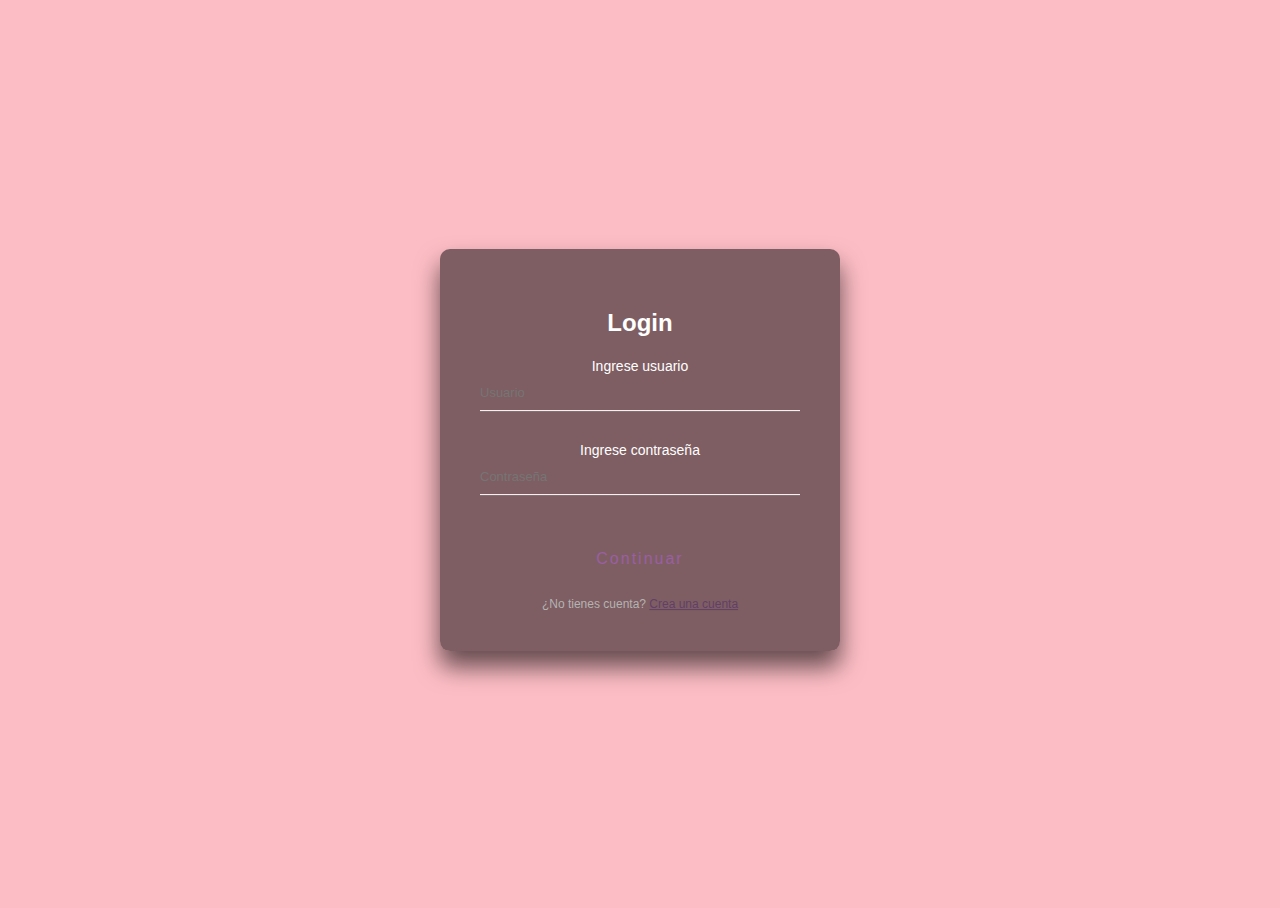
==== workspace/Sitio/html/index.html @ 52cc527b "Testeo del fondo + opción de Vínculo + inicio de pantalla informativa" ====
<!DOCTYPE html>
  <html lang="en">
  <head>
      <meta charset="UTF-8">
      <meta http-equiv="X-UA-Compatible" content="IE=edge">
      <meta name="viewport" content="width=device-width, initial-scale=1.0">
      <title>EpiCare</title>
      <link rel="stylesheet" href="styles.css">
  </head>
  <body style="display:flex; align-items:center; justify-content:center;">
  <div class="login-page">
    <div class="form">
      <form class="register-form" method="POST">
        <h2>Registrarse</h2>
        <label for="nombre">Ingrese nombre completo</label>
        <input type="text" placeholder="Nombre completo *" id="nombre" required/>
        <label for="usuario">Ingrese usuario</label>
        <input type="text" placeholder="Usuario *" id="usuario" required/>
        <label for="email">Ingrese email</label>
        <input type="email" placeholder="ejemplo@gmail.com" id="email" required/>
        <label for="password">Ingrese contraseña</label>
        <input type="password" id="password" placeholder="Contraseña *" required/>
        <label for="vinculo">¿Eres vínculo?</label>
        <input class="vinculo"  id="vinculo" type="checkbox"/>
        <div class="registrado">
          <a class="btn" type="submit" href="#">
            <span></span>
            <span></span>
            <span></span>
            <span></span>
            Continuar
          </a>
        </div>
        <p class="message">¿Ya tienes cuenta? <a href="#">Loguearse</a></p>
      </form>
      <form class="login-form" method="post">
        <h2></i> Login</h2>
        <label for="usuario">Ingrese usuario</label>
        <input type="text" placeholder="Usuario" id="usuario" required />
        <br>
        <label for="contraseña">Ingrese contraseña</label>
        <input type="password" placeholder="Contraseña" id="contraseña" required/>
        <br>
        <a class="btn" href="#">
          <span></span>
          <span></span>
          <span></span>
          <span></span>
          Continuar
        </a>
        <p class="message">¿No tienes cuenta? <a href="#">Crea una cuenta</a></p>
      </form>
    </div>
  </div>
  <script src="https://code.jquery.com/jquery-3.6.0.min.js"></script>
  <script src="main.js"></script>
  </body>
  </html>
---- workspace/Sitio/html/styles.css ----
@import url(https://fonts.googleapis.com/css?family=Poppins:300);
html {
 height: 100%;
}
body{
  justify-content: center;
  align-items: center;
  font-family: sans-serif;
  min-height: 100vh;
  background: #FDBDC5;
  background-size: cover;
  background-position: center;
 }
.card2 {
  transform:translate(-400px);
  height: 400px;
  width: 300px;
  border-radius: 20px;
}
.card {
  transform:translate(400px);
  height: 400px;
  width: 300px;
  border-radius: 20px;
}
.card-inner {
  
  width: 100%;
  height: 100px;
  padding-bottom: 100%;
  transition:transform 0.6s;
  transform-style: preserve-3d;
}
.card:hover .card-inner {
  transform:rotateY(180deg);
}
.card2:hover .card-inner {
  transform:rotateY(180deg);
}
.card-front, .card-back {
  position:absolute;
  width: 100%;
  height: 100%;
  backface-visibility: hidden;
  display:flex;
  align-items: center;
  justify-content: center;
  border-radius: 28px;
}
.card-front {
  background-color: #623F68;
}
.card-back {
  background-color: #995FA3;
  color: #fff;
  transform:rotateY(180deg);
}

.login-page {
  width: 400px;
  padding: 8% 0 0;
  margin: auto;
}
.form {
  position: relative;
  z-index: 1;
  text-align: center;
  position: absolute;
  top: 50%;
  left: 50%;
  width: 400px;
  padding: 40px;
  transform: translate(-50%, -50%);
  background: rgba(0,0,0,.5);
  box-sizing: border-box;
  box-shadow: 0 15px 25px rgba(0,0,0,.6);
  border-radius: 10px;
}
.form input {
 width: 100%;
 padding: 10px 0;
 font-size: 13px;
 color: #fff;
 margin-bottom: 30px;
 border: none;
 border-bottom: 1px solid #fff;
 outline: none;
 background: transparent;
}
.form label {
  font-size: 14px;
  color: #fff;
  
}
.vinculo {
  font-size: 14px;
  transform:scale(1.5);
}
h2{
 color:white;
}

.form .vinculo{
  width: 30px;
  
}

.form .message {
  margin: 15px 0 0;
  color: #b3b3b3;
  font-size: 12px;
}
.form .message a {
  color: #623F68;
  text-decoration: underline;
}
.form .register-form {
  display: none;
}
.btn {
  position: relative;
  display: inline-block;
  padding: 10px 20px;
  color: #995FA3;
  font-size: 16px;
  text-decoration: none;
  overflow: hidden;
  transition: .5s;
  margin-top: 15px;
  letter-spacing: 2px
}
.btn:hover {
  background: #995FA3;
  color: #fff;
  border-radius: 5px;
  box-shadow: 0 0 5px #995FA3,
              0 0 25px #995FA3,
              0 0 50px #995FA3,
              0 0 100px #995FA3;
}

.btn span {
  position: absolute;
  display: block;
}

.btn span:nth-child(1) {
  top: 0;
  left: -100%;
  width: 100%;
  height: 2px;
  background: linear-gradient(90deg, transparent, #995FA3);
  animation: btn-anim1 1s linear infinite;
}

@keyframes btn-anim1 {
  0% {
    left: -100%;
  }
  50%,100% {
    left: 100%;
  }
}

.btn span:nth-child(2) {
  top: -100%;
  right: 0;
  width: 2px;
  height: 100%;
  background: linear-gradient(180deg, transparent, #995FA3);
  animation: btn-anim2 1s linear infinite;
  animation-delay: .25s
}

@keyframes btn-anim2 {
  0% {
    top: -100%;
  }
  50%,100% {
    top: 100%;
  }
}

.btn span:nth-child(3) {
  bottom: 0;
  right: -100%;
  width: 100%;
  height: 2px;
  background: linear-gradient(270deg, transparent, #995FA3);
  animation: btn-anim3 1s linear infinite;
  animation-delay: .5s
}

@keyframes btn-anim3 {
  0% {
    right: -100%;
  }
  50%,100% {
    right: 100%;
  }
}

.btn span:nth-child(4) {
  bottom: -100%;
  left: 0;
  width: 2px;
  height: 100%;
  background: linear-gradient(360deg, transparent, #995FA3);
  animation: btn-anim4 1s linear infinite;
  animation-delay: .75s
}

@keyframes btn-anim4 {
  0% {
    bottom: -100%;
  }
  50%,100% {
    bottom: 100%;
  }
}
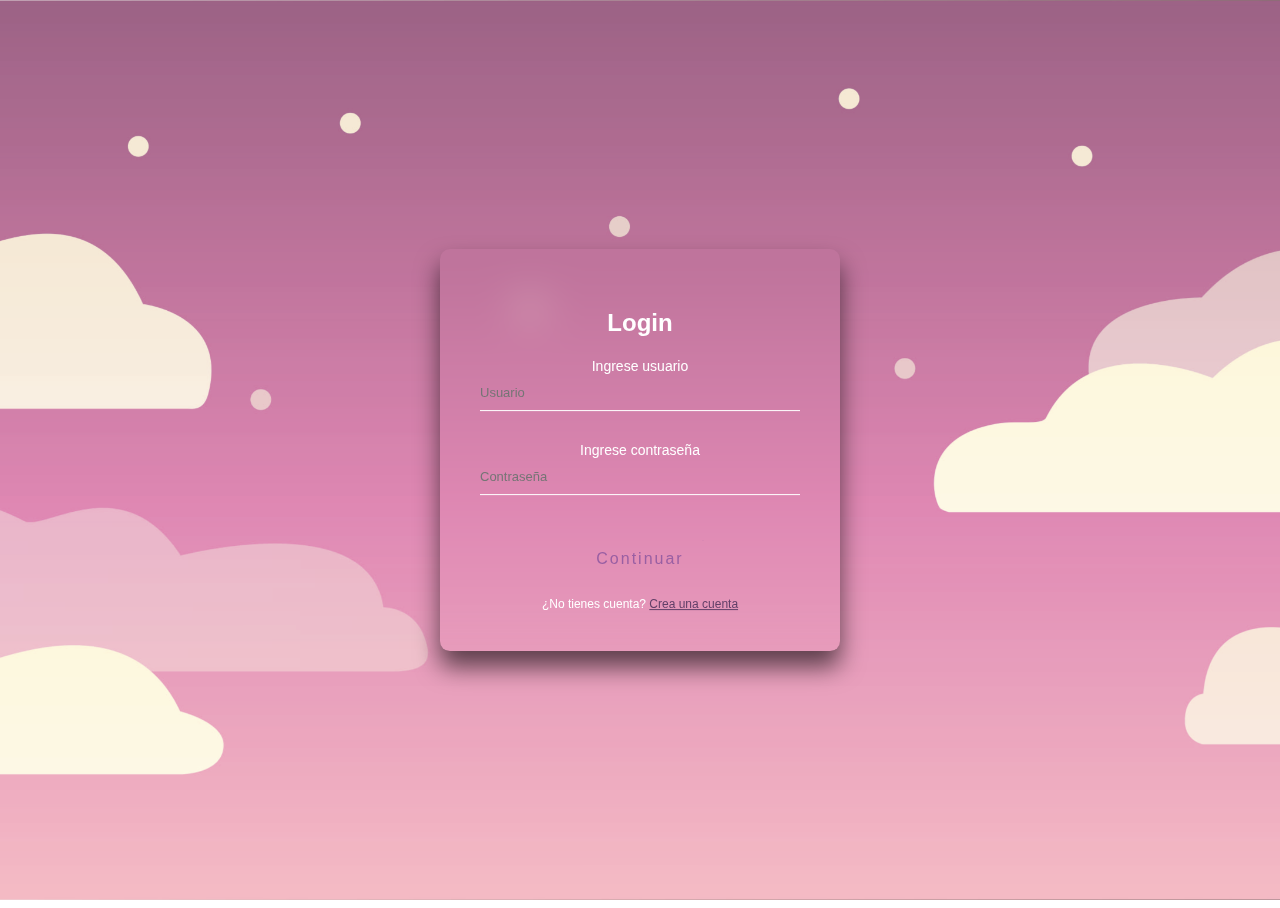
==== commit 1e7bceab: "Bienvenida" ====
--- a/workspace/Sitio/html/index.html
+++ b/workspace/Sitio/html/index.html
@@ -1,6 +1,7 @@
 <!DOCTYPE html>
   <html lang="en">
   <head>
+    <link rel="Website Icon" type="png" href="Logo-Epicare.png">
       <meta charset="UTF-8">
       <meta http-equiv="X-UA-Compatible" content="IE=edge">
       <meta name="viewport" content="width=device-width, initial-scale=1.0">
@@ -20,8 +21,8 @@
         <input type="email" placeholder="ejemplo@gmail.com" id="email" required/>
         <label for="password">Ingrese contraseña</label>
         <input type="password" id="password" placeholder="Contraseña *" required/>
-        <label for="vinculo">¿Eres vínculo?</label>
-        <input class="vinculo"  id="vinculo" type="checkbox"/>
+        <label for="vinculo" >¿Eres vínculo?</label>
+        <input id="vinculo" class="vinculo" type="checkbox"/>
         <div class="registrado">
           <a class="btn" type="submit" href="#">
             <span></span>
--- a/workspace/Sitio/html/styles.css
+++ b/workspace/Sitio/html/styles.css
@@ -3,13 +3,25 @@
  height: 100%;
 }
 body{
+  overflow: hidden; 
   justify-content: center;
   align-items: center;
   font-family: sans-serif;
   min-height: 100vh;
-  background: #FDBDC5;
+  background: url('PantallaFondo.jpg') no-repeat;
   background-size: cover;
   background-position: center;
+ }
+ .botonbienv{
+ display:flex;
+ justify-content:center;
+ align-items:flex-end;
+ 
+ }
+ .title{
+ display:flex;
+ justify-content: center;
+ align-items: center;;
  }
 .card2 {
   transform:translate(-400px);
@@ -25,9 +37,9 @@
 }
 .card-inner {
   
-  width: 100%;
+  width: 300px;
   height: 100px;
-  padding-bottom: 100%;
+  padding-bottom: 100%; 
   transition:transform 0.6s;
   transform-style: preserve-3d;
 }
@@ -51,7 +63,9 @@
   background-color: #623F68;
 }
 .card-back {
-  background-color: #995FA3;
+  background-color: transparent;
+  backdrop-filter: blur(20px);
+  box-shadow: 0 15px 25px rgba(0,0,0,.6);
   color: #fff;
   transform:rotateY(180deg);
 }
@@ -71,7 +85,8 @@
   width: 400px;
   padding: 40px;
   transform: translate(-50%, -50%);
-  background: rgba(0,0,0,.5);
+  background: transparent;
+  backdrop-filter: blur(20px);
   box-sizing: border-box;
   box-shadow: 0 15px 25px rgba(0,0,0,.6);
   border-radius: 10px;
@@ -107,7 +122,7 @@
 
 .form .message {
   margin: 15px 0 0;
-  color: #b3b3b3;
+  color: #fff;
   font-size: 12px;
 }
 .form .message a {
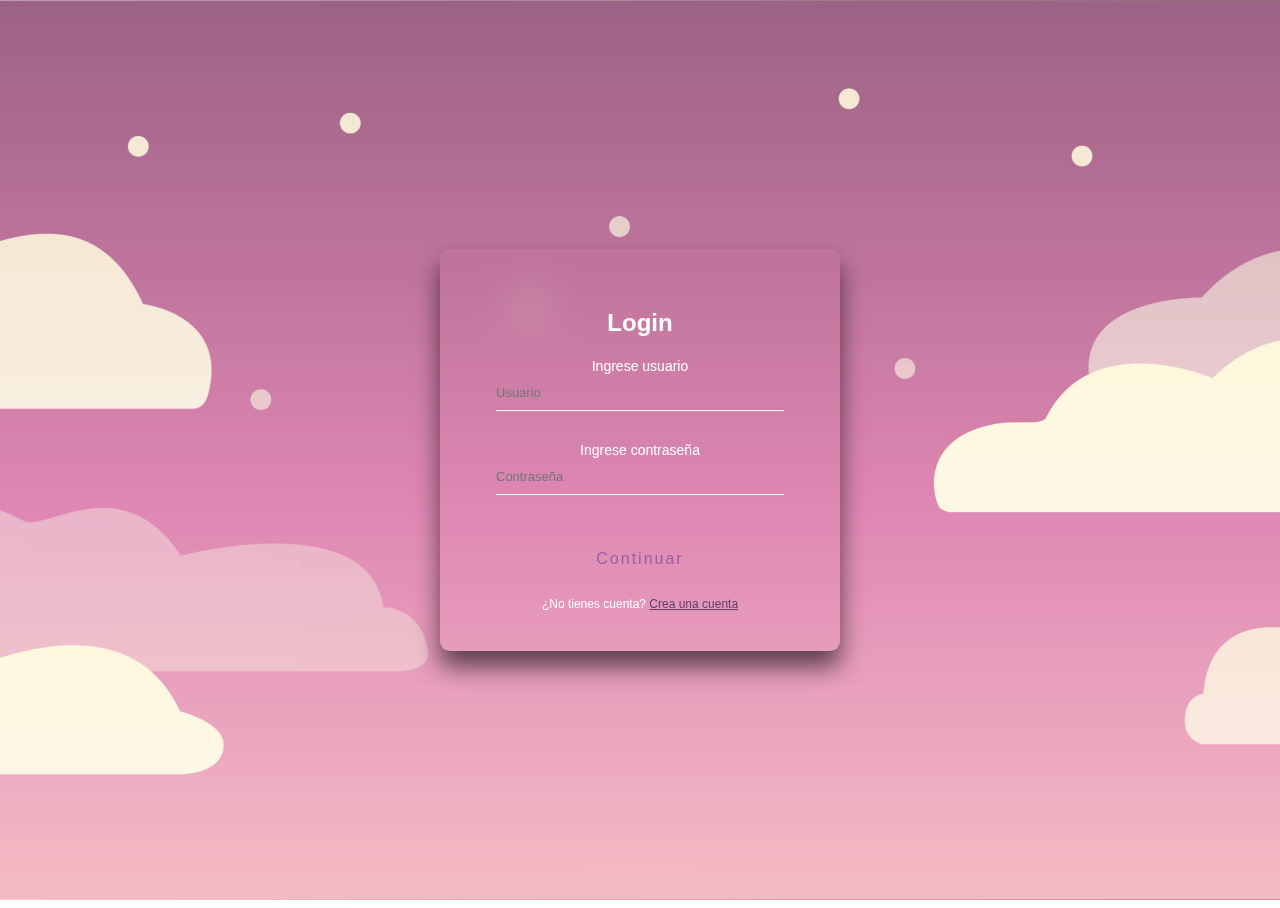
==== commit d5b87817: "Navbar" ====
--- a/workspace/Sitio/html/index.html
+++ b/workspace/Sitio/html/index.html
@@ -21,6 +21,7 @@
         <input type="email" placeholder="ejemplo@gmail.com" id="email" required/>
         <label for="password">Ingrese contraseña</label>
         <input type="password" id="password" placeholder="Contraseña *" required/>
+        <input type="checkbox" id="ver">
         <label for="vinculo" >¿Eres vínculo?</label>
         <input id="vinculo" class="vinculo" type="checkbox"/>
         <div class="registrado">
--- a/workspace/Sitio/html/styles.css
+++ b/workspace/Sitio/html/styles.css
@@ -12,7 +12,26 @@
   background-size: cover;
   background-position: center;
  }
- .botonbienv{
+ nav{
+  top: 0%;
+  left: 0%;
+  height: 6.5rem;
+  width: 100vw;
+  background-color: #623F68;
+  display: flex;
+  position: fixed;
+  z-index: 10;
+}
+ .nav-links{
+  display: flex;
+  list-style: none; 
+  width: 88vw;
+  justify-content: space-evenly;
+  justify-content: space-evenly;
+  align-items: center;
+  text-transform: uppercase;
+}
+ .botonbienv, .mascota{
  display:flex;
  justify-content:center;
  align-items:flex-end;
@@ -24,21 +43,21 @@
  align-items: center;;
  }
 .card2 {
-  transform:translate(-400px);
-  height: 400px;
-  width: 300px;
+  
+  transform:translate(-520px, 200px);
+  height: 500px;
+  width: 500px;
   border-radius: 20px;
 }
 .card {
-  transform:translate(400px);
-  height: 400px;
-  width: 300px;
+  transform:translate(520px, 200px);
+  height: 500px;
+  width: 500px;
   border-radius: 20px;
 }
 .card-inner {
-  
-  width: 300px;
-  height: 100px;
+  height: 50px;
+  width: 500px;
   padding-bottom: 100%; 
   transition:transform 0.6s;
   transform-style: preserve-3d;
@@ -92,7 +111,7 @@
   border-radius: 10px;
 }
 .form input {
- width: 100%;
+ width: 90%;
  padding: 10px 0;
  font-size: 13px;
  color: #fff;
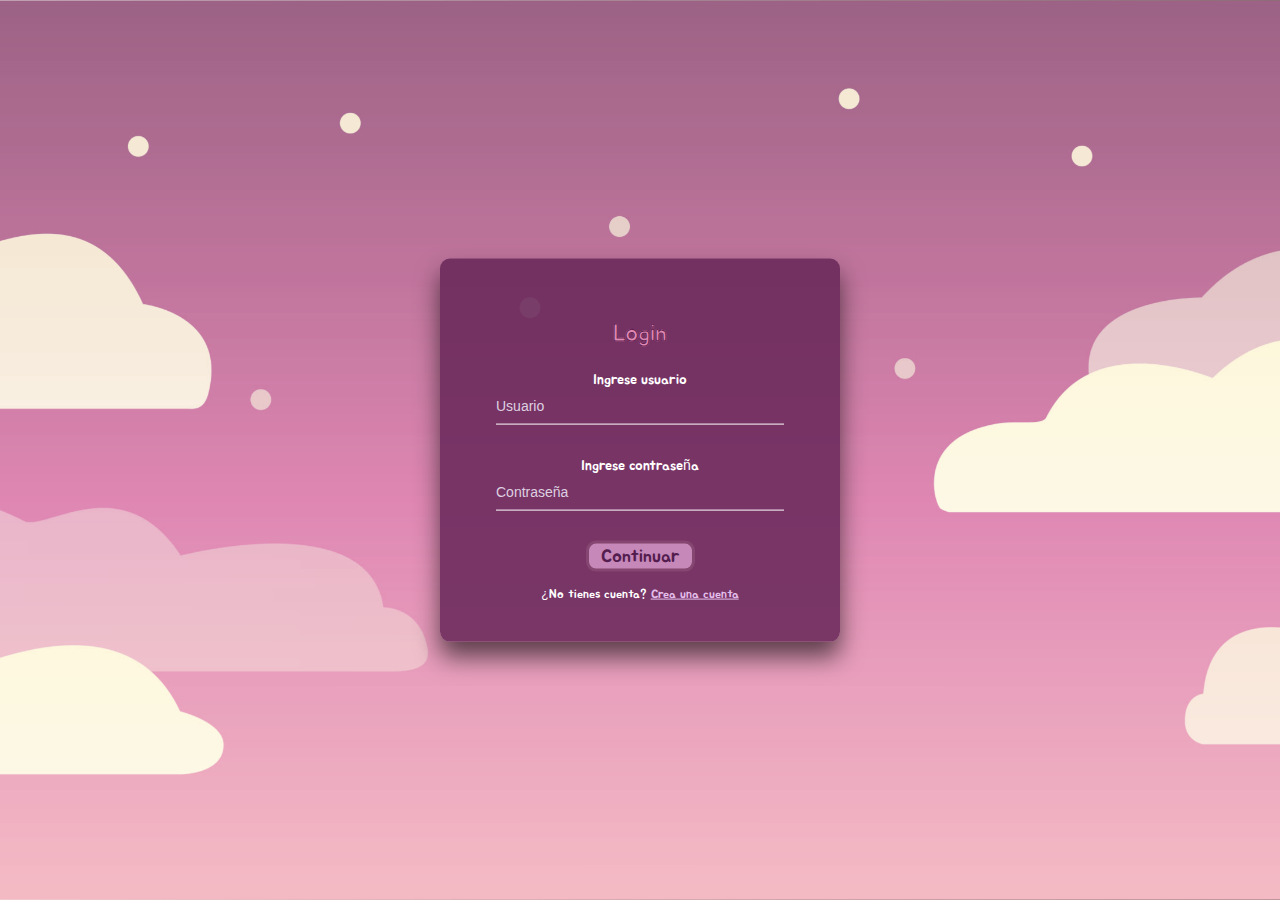
==== commit e5bdad97: "Arreglo botones de continuar + Titulo del login" ====
--- a/workspace/Sitio/html/index.html
+++ b/workspace/Sitio/html/index.html
@@ -36,20 +36,20 @@
         <p class="message">¿Ya tienes cuenta? <a href="#">Loguearse</a></p>
       </form>
       <form class="login-form" method="post">
-        <h2></i> Login</h2>
+        <h2 style="color:#E188B3; -webkit-text-stroke-width: 0.2px; -webkit-text-stroke-color: #601E51;"></i> Login</h2>
         <label for="usuario">Ingrese usuario</label>
         <input type="text" placeholder="Usuario" id="usuario" required />
         <br>
         <label for="contraseña">Ingrese contraseña</label>
         <input type="password" placeholder="Contraseña" id="contraseña" required/>
         <br>
-        <a class="btn" href="#">
-          <span></span>
-          <span></span>
-          <span></span>
-          <span></span>
-          Continuar
-        </a>
+        <div class="botonbienv">
+          <div class="continuar" style="height: 25px;">
+            <a class="btn" href="Index.html" style="color:#541D4F; font-size: 18px; margin:12px; margin-top: 2px;">
+              Continuar
+            </a>
+          </div>   
+        </div>
         <p class="message">¿No tienes cuenta? <a href="#">Crea una cuenta</a></p>
       </form>
     </div>
--- a/workspace/Sitio/html/styles.css
+++ b/workspace/Sitio/html/styles.css
@@ -1,4 +1,4 @@
-@import url(https://fonts.googleapis.com/css?family=Poppins:300);
+  @import url('https://fonts.googleapis.com/css2?family=Jua&display=swap');
 html {
  height: 100%;
 }
@@ -6,13 +6,46 @@
   overflow: hidden; 
   justify-content: center;
   align-items: center;
-  font-family: sans-serif;
+  font-family: 'Jua', sans-serif;
   min-height: 100vh;
   background: url('PantallaFondo.jpg') no-repeat;
   background-size: cover;
   background-position: center;
  }
- nav{
+.vinculo1 {
+  grid-template-columns: repeat(3, 1fr);
+  grid-gap: 60px;
+  grid-auto-rows: 100px;
+  display:flex;
+  position:relative;
+  justify-content: center;
+  top:50%;
+}
+.borde h2{
+  color:black;
+  margin:6px;
+  margin-left: 30px;
+}
+.rect{
+  grid-template-columns: repeat(3, 1fr);
+  grid-gap: 8.2%;
+  grid-auto-rows: 100px;
+  display:flex;
+  position:relative;
+  justify-content: center;
+  left:1%;
+  
+}
+.borde{
+  background:#995FA3;
+  border-radius: 60px;
+  width: 150px;
+  height: 40px;
+  position:relative;
+  top:50%;
+  justify-content: center;
+}
+.barra{
   top: 0%;
   left: 0%;
   height: 6.5rem;
@@ -29,7 +62,15 @@
   justify-content: space-evenly;
   justify-content: space-evenly;
   align-items: center;
-  text-transform: uppercase;
+}
+.profile {
+  display: flex;
+  list-style: none; 
+  width: 88vw;
+  justify-content: space-evenly;
+  justify-content: right;
+  align-items: center;
+  padding:30px;
 }
  .botonbienv, .mascota{
  display:flex;
@@ -44,16 +85,17 @@
  }
 .card2 {
   
-  transform:translate(-520px, 200px);
+  transform:translate(-520px, 80px);
   height: 500px;
   width: 500px;
   border-radius: 20px;
 }
 .card {
-  transform:translate(520px, 200px);
+  transform:translate(520px, 80px);
   height: 500px;
   width: 500px;
   border-radius: 20px;
+  
 }
 .card-inner {
   height: 50px;
@@ -61,6 +103,7 @@
   padding-bottom: 100%; 
   transition:transform 0.6s;
   transform-style: preserve-3d;
+  
 }
 .card:hover .card-inner {
   transform:rotateY(180deg);
@@ -78,7 +121,12 @@
   justify-content: center;
   border-radius: 28px;
 }
+.card-back p{
+  color:black;
+  text-align: center;
+}
 .card-front {
+  border-radius: 40px;
   background-color: #623F68;
 }
 .card-back {
@@ -88,11 +136,148 @@
   color: #fff;
   transform:rotateY(180deg);
 }
-
+.profile-page
+{
+  width: 500px;
+  padding: 8% 0 0;
+  margin: auto;
+}
+.info {
+  position: relative;
+  z-index: 1;
+  text-align: center;
+  position: absolute;
+  top: 50%;
+  left: 50%;
+  width: 500px;
+  padding: 40px;
+  transform: translate(-50%, -50%);
+  background: transparent;
+  backdrop-filter: blur(20px);
+  box-sizing: border-box;
+  box-shadow: 0 15px 25px rgba(0,0,0,.6);
+  border-radius: 10px;
+}
 .login-page {
   width: 400px;
   padding: 8% 0 0;
   margin: auto;
+}
+.data {
+  width: 270px;
+  height: 300px;
+  padding: 8% 0 0;
+  margin-right: 50%;
+  background-color: #623F68;
+  margin-left: 150px;
+}
+.data label{
+  width: 60%;
+ font-size: 20px;
+}
+.cuadro1{
+  visibility: hidden;
+}
+.caja1{
+  visibility: hidden;
+}
+.cuadro, .cuadro1 {
+  width: 270px;
+  height: 350px;
+  padding: 8% 0 0;
+  margin-right: 50%;
+  margin-left: 150px;
+  position: relative;
+  z-index: 1;
+  text-align: center;
+  position: absolute;
+  top: 60%;
+  left: 40%;
+  width: 600px;
+  padding: 40px;
+  transform: translate(-50%, -50%);
+  box-sizing: border-box;
+  border-radius: 10px;
+}
+.caja, .caja1 {
+  width: 270px;
+  height: 350px;
+  padding: 8% 0 0;
+  margin-right: 50%;
+  background-color: #623F68;
+  opacity: 80%;
+  margin-left: 150px;
+  position: relative;
+  z-index: 0;
+  text-align: center;
+  position: absolute;
+  top: 60%;
+  left: 40%;
+  width: 600px;
+  padding: 40px;
+  transform: translate(-50%, -50%);
+  box-sizing: border-box;
+  box-shadow: 0 15px 25px rgba(0,0,0,.6);
+  border-radius: 10px;
+}
+#cerrar {
+  padding: 2px 10px;
+  display:flex;
+}
+
+#cerrar img{
+  width:30px;
+}
+.emociones
+{
+  display: flex;
+  list-style: none; 
+  top: 60%;
+  left: -15%;
+  width: 600px;
+  padding: 40px;
+  justify-content: space-evenly;
+  align-items: center;
+  position: relative;
+  transition: .5s;
+}
+.felizfeliz img:hover
+{
+transition: .5s;
+transform: scale(1.07);
+box-shadow: 0 0 50px #FAEC5E;
+              border-radius: 100%;
+}
+.feliz img:hover
+{
+transition: .5s;
+transform: scale(1.07);
+box-shadow: 0 0 50px #C5D554;
+              border-radius: 100%;
+}
+.meh img:hover
+{
+transition: .5s;
+transform: scale(1.07);
+box-shadow: 0 0 50px #A563A5;
+              border-radius: 100%;
+}
+.triste img:hover
+{
+transition: .5s;
+transform: scale(1.07);
+box-shadow: 0 0 50px #71C6D0;
+              border-radius: 100%;
+}
+.enojado img:hover
+{
+transition: .5s;
+transform: scale(1.07);
+box-shadow: 0 0 50px #BE1621;
+              border-radius: 100%;
+}
+.photo {
+  margin-top: -70px;
 }
 .form {
   position: relative;
@@ -104,8 +289,7 @@
   width: 400px;
   padding: 40px;
   transform: translate(-50%, -50%);
-  background: transparent;
-  backdrop-filter: blur(20px);
+  background: url(background.png);
   box-sizing: border-box;
   box-shadow: 0 15px 25px rgba(0,0,0,.6);
   border-radius: 10px;
@@ -126,6 +310,16 @@
   color: #fff;
   
 }
+.form ::placeholder {
+  font-size: 14px;
+  color: #ded0e0;
+  
+}
+.form ::placeholder {
+  font-size: 14px;
+  color: #ded0e0;
+  
+}
 .vinculo {
   font-size: 14px;
   transform:scale(1.5);
@@ -145,32 +339,33 @@
   font-size: 12px;
 }
 .form .message a {
-  color: #623F68;
+  color: #e4beeb;
   text-decoration: underline;
 }
 .form .register-form {
   display: none;
 }
-.btn {
+.btn{
   position: relative;
   display: inline-block;
-  padding: 10px 20px;
-  color: #995FA3;
-  font-size: 16px;
+  margin: 30px;
+  font-size: 20px;
   text-decoration: none;
   overflow: hidden;
+  margin-top: 8px;
+}
+.continuar{
+  height: 50px;
   transition: .5s;
-  margin-top: 15px;
-  letter-spacing: 2px
-}
-.btn:hover {
-  background: #995FA3;
-  color: #fff;
-  border-radius: 5px;
-  box-shadow: 0 0 5px #995FA3,
-              0 0 25px #995FA3,
-              0 0 50px #995FA3,
-              0 0 100px #995FA3;
+  background-color: #C687B9; 
+  border-radius: 10px; 
+  border: 3px solid #854671;
+}
+.continuar:hover {
+  transition: .5s;
+  box-shadow: 0 0 5px #C687B9,
+              0 0 25px #C687B9,
+              0 0 40px #C687B9;
 }
 
 .btn span {
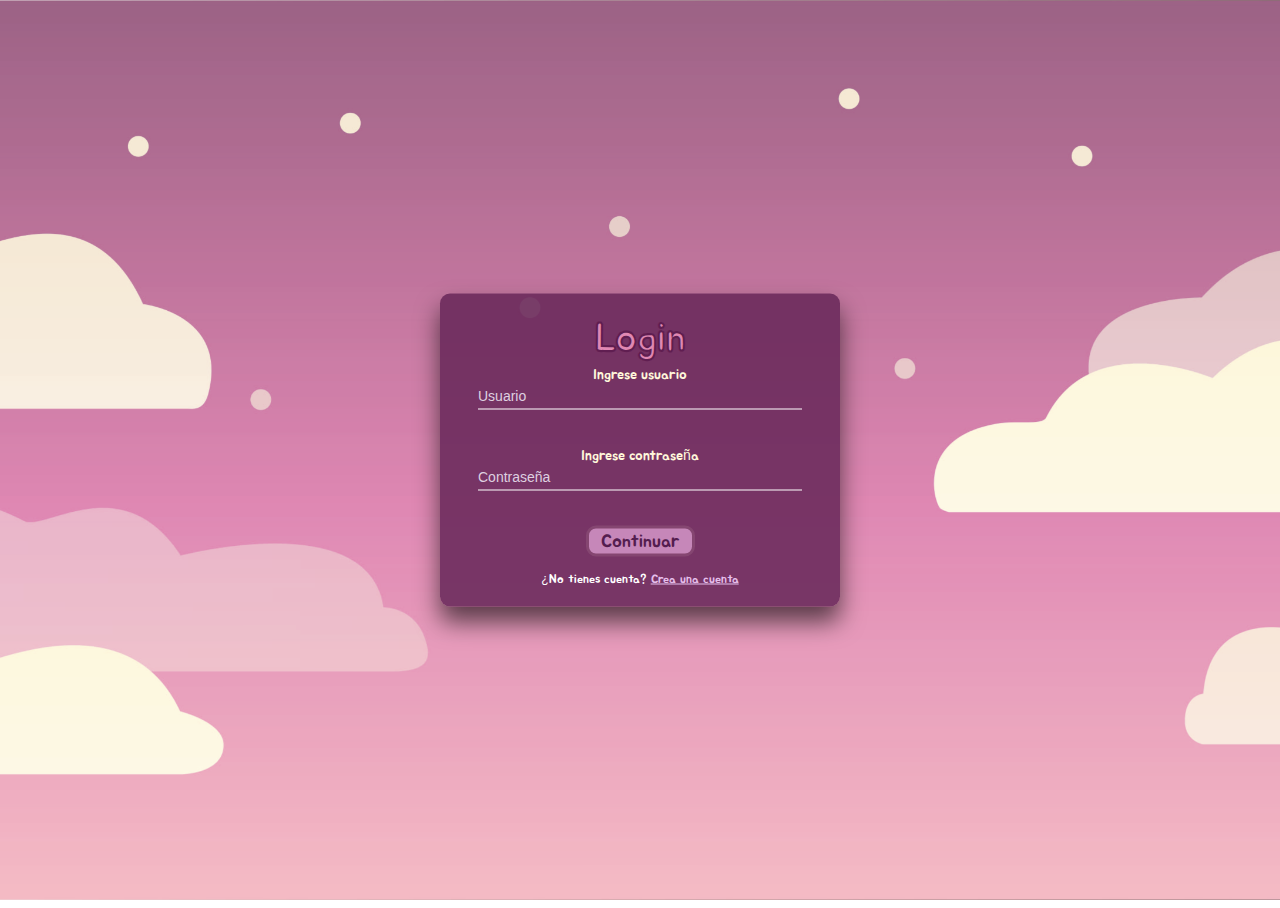
==== commit cd862d4a: "fixes" ====
--- a/workspace/Sitio/html/index.html
+++ b/workspace/Sitio/html/index.html
@@ -12,7 +12,7 @@
   <div class="login-page">
     <div class="form">
       <form class="register-form" method="POST">
-        <h2>Registrarse</h2>
+        <h2 style="color:#E188B3; -webkit-text-stroke-width: 1px; -webkit-text-stroke-color: #601E51; font-size: 40px; margin-top: 1px; font-weight: 5px;">Registrarse</h2>
         <label for="nombre">Ingrese nombre completo</label>
         <input type="text" placeholder="Nombre completo *" id="nombre" required/>
         <label for="usuario">Ingrese usuario</label>
@@ -22,30 +22,29 @@
         <label for="password">Ingrese contraseña</label>
         <input type="password" id="password" placeholder="Contraseña *" required/>
         <input type="checkbox" id="ver">
-        <label for="vinculo" >¿Eres vínculo?</label>
-        <input id="vinculo" class="vinculo" type="checkbox"/>
-        <div class="registrado">
-          <a class="btn" type="submit" href="#">
-            <span></span>
-            <span></span>
-            <span></span>
-            <span></span>
-            Continuar
-          </a>
+        <span><label for="vinculo" >¿Eres vínculo?</label><input id="vinculo" class="vinculo" type="checkbox"/></span>
+        <div class="botonbienv">
+          <div class="continuar" style="height: 25px;">
+            <a class="btn" type="submit" href="Index.html" style="color:#541D4F; font-size: 18px; margin:12px; margin-top: 2px;">
+              Continuar
+            </a>
+          </div>   
         </div>
         <p class="message">¿Ya tienes cuenta? <a href="#">Loguearse</a></p>
       </form>
       <form class="login-form" method="post">
-        <h2 style="color:#E188B3; -webkit-text-stroke-width: 0.2px; -webkit-text-stroke-color: #601E51;"></i> Login</h2>
+        <h2 style="color:#E188B3; -webkit-text-stroke-width: 1px; -webkit-text-stroke-color: #601E51; font-size: 40px; padding:0px; margin:0px;"></i> Login</h2>
         <label for="usuario">Ingrese usuario</label>
         <input type="text" placeholder="Usuario" id="usuario" required />
+        <br>
         <br>
         <label for="contraseña">Ingrese contraseña</label>
         <input type="password" placeholder="Contraseña" id="contraseña" required/>
         <br>
+        <br>
         <div class="botonbienv">
           <div class="continuar" style="height: 25px;">
-            <a class="btn" href="Index.html" style="color:#541D4F; font-size: 18px; margin:12px; margin-top: 2px;">
+            <a class="btn" type="submit" href="Index.html" style="color:#541D4F; font-size: 18px; margin:12px; margin-top: 2px;">
               Continuar
             </a>
           </div>   
--- a/workspace/Sitio/html/styles.css
+++ b/workspace/Sitio/html/styles.css
@@ -83,32 +83,21 @@
  justify-content: center;
  align-items: center;;
  }
-.card2 {
-  
-  transform:translate(-520px, 80px);
-  height: 500px;
-  width: 500px;
+.card2, .card {
+  width: 450px;
   border-radius: 20px;
-}
-.card {
-  transform:translate(520px, 80px);
-  height: 500px;
-  width: 500px;
-  border-radius: 20px;
-  
+  transform-style: preserve-3d; /* Mantiene la estructura 3D para los elementos hijos */
+  transition: 0.6s; /* Agrega una transición suave para las transformaciones */
+
 }
 .card-inner {
   height: 50px;
-  width: 500px;
   padding-bottom: 100%; 
-  transition:transform 0.6s;
+  transition: 0.6s;
   transform-style: preserve-3d;
   
 }
-.card:hover .card-inner {
-  transform:rotateY(180deg);
-}
-.card2:hover .card-inner {
+.card:hover .card-inner,.card2:hover .card-inner  {
   transform:rotateY(180deg);
 }
 .card-front, .card-back {
@@ -123,18 +112,22 @@
 }
 .card-back p{
   color:black;
-  text-align: center;
+  position: absolute;
+  padding: 10px;
 }
 .card-front {
   border-radius: 40px;
-  background-color: #623F68;
+  background-color: #854671;
+  border:5px solid #672659;
+  padding: 10px;
 }
 .card-back {
-  background-color: transparent;
-  backdrop-filter: blur(20px);
+  border-radius: 40px;
+  padding: 10px;
   box-shadow: 0 15px 25px rgba(0,0,0,.6);
-  color: #fff;
+  background-color: #D190BF;
   transform:rotateY(180deg);
+  border:5px solid #672659;
 }
 .profile-page
 {
@@ -160,7 +153,7 @@
 }
 .login-page {
   width: 400px;
-  padding: 8% 0 0;
+  padding: 0 0 0;
   margin: auto;
 }
 .data {
@@ -239,39 +232,38 @@
   justify-content: space-evenly;
   align-items: center;
   position: relative;
-  transition: .5s;
 }
 .felizfeliz img:hover
 {
-transition: .5s;
+transition: .3s;
 transform: scale(1.07);
 box-shadow: 0 0 50px #FAEC5E;
               border-radius: 100%;
 }
 .feliz img:hover
 {
-transition: .5s;
+transition: .3s;
 transform: scale(1.07);
 box-shadow: 0 0 50px #C5D554;
               border-radius: 100%;
 }
 .meh img:hover
 {
-transition: .5s;
+transition: .3s;
 transform: scale(1.07);
 box-shadow: 0 0 50px #A563A5;
               border-radius: 100%;
 }
 .triste img:hover
 {
-transition: .5s;
+transition: .3s;
 transform: scale(1.07);
 box-shadow: 0 0 50px #71C6D0;
               border-radius: 100%;
 }
 .enojado img:hover
 {
-transition: .5s;
+transition: .3s;
 transform: scale(1.07);
 box-shadow: 0 0 50px #BE1621;
               border-radius: 100%;
@@ -287,7 +279,7 @@
   top: 50%;
   left: 50%;
   width: 400px;
-  padding: 40px;
+  padding: 20px;
   transform: translate(-50%, -50%);
   background: url(background.png);
   box-sizing: border-box;
@@ -296,18 +288,18 @@
 }
 .form input {
  width: 90%;
- padding: 10px 0;
+ padding: 5px 0;
  font-size: 13px;
- color: #fff;
- margin-bottom: 30px;
+ color: #E9B4CE;
+ margin-bottom: 15px;
  border: none;
- border-bottom: 1px solid #fff;
+ border-bottom: 1.5px solid #fff;
  outline: none;
  background: transparent;
 }
 .form label {
   font-size: 14px;
-  color: #fff;
+  color: #FFF7DB;
   
 }
 .form ::placeholder {
@@ -315,11 +307,6 @@
   color: #ded0e0;
   
 }
-.form ::placeholder {
-  font-size: 14px;
-  color: #ded0e0;
-  
-}
 .vinculo {
   font-size: 14px;
   transform:scale(1.5);
@@ -327,12 +314,6 @@
 h2{
  color:white;
 }
-
-.form .vinculo{
-  width: 30px;
-  
-}
-
 .form .message {
   margin: 15px 0 0;
   color: #fff;
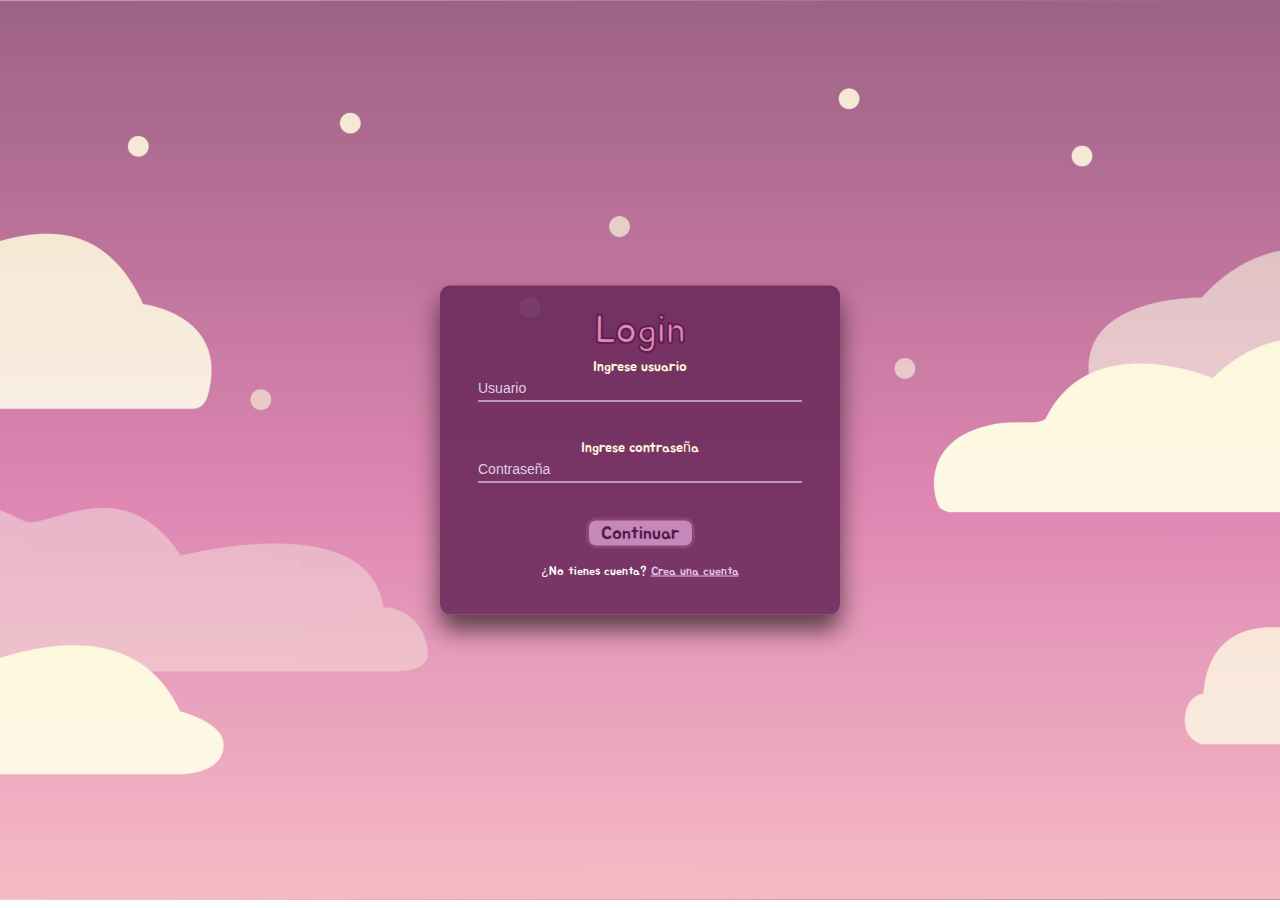
==== commit bbe00322: "Re-hecho pestaña de informate, re-hecho pestaña de vinculos (falta agrandar input y font)" ====
--- a/workspace/Sitio/html/index.html
+++ b/workspace/Sitio/html/index.html
@@ -1,12 +1,12 @@
 <!DOCTYPE html>
   <html lang="en">
   <head>
-    <link rel="Website Icon" type="png" href="Logo-Epicare.png">
+    <link rel="Website Icon" type="png" href="../img/Logo-Epicare.png">
       <meta charset="UTF-8">
       <meta http-equiv="X-UA-Compatible" content="IE=edge">
       <meta name="viewport" content="width=device-width, initial-scale=1.0">
       <title>EpiCare</title>
-      <link rel="stylesheet" href="styles.css">
+      <link rel="stylesheet" href="../css/styles.css">
   </head>
   <body style="display:flex; align-items:center; justify-content:center;">
   <div class="login-page">
@@ -15,22 +15,25 @@
         <h2 style="color:#E188B3; -webkit-text-stroke-width: 1px; -webkit-text-stroke-color: #601E51; font-size: 40px; margin-top: 1px; font-weight: 5px;">Registrarse</h2>
         <label for="nombre">Ingrese nombre completo</label>
         <input type="text" placeholder="Nombre completo *" id="nombre" required/>
-        <label for="usuario">Ingrese usuario</label>
-        <input type="text" placeholder="Usuario *" id="usuario" required/>
+        <label for="apellido">Ingrese apellido completo</label>
+        <input type="text" placeholder="Apellido *" id="apellido" required/>
         <label for="email">Ingrese email</label>
         <input type="email" placeholder="ejemplo@gmail.com" id="email" required/>
+        <label for="usuario">Ingrese usuario</label>
+        <input type="text" placeholder="Usuario *" id="usuarior" required/>
         <label for="password">Ingrese contraseña</label>
         <input type="password" id="password" placeholder="Contraseña *" required/>
         <input type="checkbox" id="ver">
         <span><label for="vinculo" >¿Eres vínculo?</label><input id="vinculo" class="vinculo" type="checkbox"/></span>
         <div class="botonbienv">
           <div class="continuar" style="height: 25px;">
-            <a class="btn" type="submit" href="Index.html" style="color:#541D4F; font-size: 18px; margin:12px; margin-top: 2px;">
+            <a class="btn" href="#" id="registrar" style="color:#541D4F; font-size: 18px; margin:12px; margin-top: 2px;">
               Continuar
             </a>
           </div>   
         </div>
         <p class="message">¿Ya tienes cuenta? <a href="#">Loguearse</a></p>
+        <p class="mensajer"></p>
       </form>
       <form class="login-form" method="post">
         <h2 style="color:#E188B3; -webkit-text-stroke-width: 1px; -webkit-text-stroke-color: #601E51; font-size: 40px; padding:0px; margin:0px;"></i> Login</h2>
@@ -39,21 +42,22 @@
         <br>
         <br>
         <label for="contraseña">Ingrese contraseña</label>
-        <input type="password" placeholder="Contraseña" id="contraseña" required/>
+        <input type="password" placeholder="Contraseña" id="contrasenia" required/>
         <br>
         <br>
         <div class="botonbienv">
           <div class="continuar" style="height: 25px;">
-            <a class="btn" type="submit" href="Index.html" style="color:#541D4F; font-size: 18px; margin:12px; margin-top: 2px;">
+            <a class="btn" href="#" id="login" style="color:#541D4F; font-size: 18px; margin:12px; margin-top: 2px;">
               Continuar
             </a>
           </div>   
         </div>
         <p class="message">¿No tienes cuenta? <a href="#">Crea una cuenta</a></p>
+        <p class="mensaje"></p>
       </form>
     </div>
   </div>
   <script src="https://code.jquery.com/jquery-3.6.0.min.js"></script>
-  <script src="main.js"></script>
+  <script src="../js/main.js"></script>
   </body>
   </html>--- a/workspace/Sitio/css/styles.css
+++ b/workspace/Sitio/css/styles.css
@@ -0,0 +1,514 @@
+  @import url('https://fonts.googleapis.com/css2?family=Jua&display=swap');
+html {
+ height: 100%;
+}
+body{
+  overflow: hidden; 
+  justify-content: center;
+  align-items: center;
+  font-family: 'Jua', sans-serif;
+  min-height: 100vh;
+  background: url('../img/PantallaFondo.jpg') no-repeat;
+  background-size: cover;
+  background-position: center;
+ }
+.vinculo1 {
+  grid-template-columns: repeat(3, 1fr);
+  grid-gap: 60px;
+  grid-auto-rows: 100px;
+  display:flex;
+  position:relative;
+  justify-content: center;
+  top:50%;
+}
+.borde h2{
+  color:black;
+  margin:6px;
+  margin-left: 30px;
+}
+.rect{
+  grid-template-columns: repeat(3, 1fr);
+  grid-gap: 8.2%;
+  grid-auto-rows: 100px;
+  display:flex;
+  position:relative;
+  justify-content: center;
+  left:1%;
+  
+}
+.borde{
+  background:#995FA3;
+  border-radius: 60px;
+  width: 150px;
+  height: 40px;
+  position:relative;
+  top:50%;
+  justify-content: center;
+}
+.perro{
+display: flex;
+align-items: end;
+justify-content: center;
+width: 100%;
+height: 650px;
+}
+#perritobusca{
+  visibility: hidden;
+  width: 400px;
+}
+
+.editbutton{
+  border-radius: 10px;
+  height: 30px;
+  border: 5px solid #391233;
+  background: #783F55;
+  width: 100px;
+  text-align: center;
+  color:#EAC5D1;
+  font-size: 30px;
+  font-style: normal;
+  font-weight: 400;
+  line-height: normal;
+  padding:5px 10px;
+  padding-left: 15px;
+  padding-bottom: 8px;
+  cursor:pointer;
+}
+.barra{
+  top: 0%;
+  left: 0%;
+  height: 7rem;
+  width: 100vw;
+  background-color: #623F68;
+  display: flex;
+  position: fixed;
+  z-index: 10;
+}
+ .nav-links{
+  display: flex;
+  list-style: none; 
+  margin:5px;
+  margin-bottom: 5px;
+  margin-left:30px;
+  width: 60vw;
+  justify-content: space-evenly;
+  justify-content: space-evenly;
+  align-items: center;
+}
+.profile {
+  display: flex;
+  list-style: none; 
+  width: 88vw;
+  justify-content: space-evenly;
+  justify-content: right;
+  align-items: center;
+  padding:30px;
+}
+ .botonbienv, .mascota{
+ display:flex;
+ justify-content:center;
+ align-items:flex-end;
+ 
+ }
+ .title{
+ display:flex;
+ justify-content: center;
+ align-items: center;;
+ }
+.profile-page
+{
+  width: 500px;
+  padding: 8% 0 0;
+  margin: auto;
+}
+.info {
+  position: relative;
+  z-index: 1;
+  text-align: center;
+  position: absolute;
+  top: 50%;
+  left: 50%;
+  width: 500px;
+  padding: 40px;
+  transform: translate(-50%, -50%);
+  background: transparent;
+  backdrop-filter: blur(20px);
+  box-sizing: border-box;
+  box-shadow: 0 15px 25px rgba(0,0,0,.6);
+  border-radius: 10px;
+}
+.login-page {
+  width: 400px;
+  padding: 0 0 0;
+  margin: auto;
+}
+.data {
+  width: 270px;
+  height: 300px;
+  padding: 8% 0 0;
+  margin-right: 50%;
+  background-color: #623F68;
+  margin-left: 150px;
+}
+.data label{
+  width: 60%;
+ font-size: 20px;
+}
+.cuadro1{
+  visibility: hidden;
+}
+.caja1{
+  visibility: hidden;
+}
+.cuadro, .caja{
+  width: 700px;
+  height: 430px;
+  margin-right: 0;
+  margin-left: 150px;
+  position: relative;
+  z-index: 1;
+  text-align: center;
+  position: absolute;
+  top: 60%;
+  left: 40%;
+  padding: 0px;
+  transform: translate(-50%, -50%);
+  box-sizing: border-box;
+  border-radius: 10px;
+  align-items: center;
+  justify-content: center;
+}
+.cuadro1 {
+  width: 270px;
+  height: 350px;
+  padding: 3% 0 0;
+  margin-right: 0;
+  margin-left: 150px;
+  position: relative;
+  z-index: 1;
+  text-align: center;
+  position: absolute;
+  top: 50%;
+  left: 40%;
+  width: 600px;
+  padding: 40px;
+  transform: translate(-50%, -50%);
+  box-sizing: border-box;
+  border-radius: 10px;
+  align-items: center;
+  justify-content: center;
+}
+.caja {
+  background-color: #6E3565;
+  opacity: 80%;
+  box-sizing: border-box;
+  box-shadow: 0 15px 25px rgba(0,0,0,.6);
+  border-radius: 10px;
+  z-index: 0;
+}
+.caja1 {
+  width: 270px;
+  height: 350px;
+  padding: 8% 0 0;
+  margin-right: 50%;
+  background-color: #623F68;
+  opacity: 80%;
+  margin-left: 150px;
+  position: relative;
+  z-index: 0;
+  text-align: center;
+  position: absolute;
+  top: 60%;
+  left: 40%;
+  width: 600px;
+  padding: 40px;
+  transform: translate(-50%, -50%);
+  box-sizing: border-box;
+  box-shadow: 0 15px 25px rgba(0,0,0,.6);
+  border-radius: 10px;
+}
+#cerrar {
+  padding: 2px 10px;
+  display:flex;
+  cursor:pointer;
+}
+.ig{
+  background-color: #5F2D5A; 
+  padding:10px 30px; 
+  color:#FB95E4; 
+  border-radius: 10px; 
+  font-size: 20px;
+  width: 45%;
+  margin-bottom:50px;
+  text-align: center;
+}
+.lar{
+  padding:10px 30px; 
+}
+.socials{
+  width: 76px;
+  margin:-3px;
+  margin-bottom:40px;
+}
+
+#cerrar img{
+  width:40px;
+}
+.tc1{
+  list-style: none;
+  display: flex;
+  margin:20px 25px;
+  margin-right:100px;  
+  padding:0px;
+}
+.emociones
+{
+  display: flex;
+  list-style: none; 
+  top: -10px;
+  left: 140px;
+  width: 400px;
+  padding: 10px;
+  justify-content: space-evenly;
+  align-items: center;
+  position: relative;
+}
+.felizfeliz img:hover
+{
+transition: .3s;
+transform: scale(1.07);
+box-shadow: 0 0 50px #FAEC5E;
+              border-radius: 100%;
+}
+.feliz img:hover
+{
+transition: .3s;
+transform: scale(1.07);
+box-shadow: 0 0 50px #C5D554;
+              border-radius: 100%;
+}
+.meh img:hover
+{
+transition: .3s;
+transform: scale(1.07);
+box-shadow: 0 0 50px #A563A5;
+              border-radius: 100%;
+}
+.triste img:hover
+{
+transition: .3s;
+transform: scale(1.07);
+box-shadow: 0 0 50px #71C6D0;
+              border-radius: 100%;
+}
+.enojado img:hover
+{
+transition: .3s;
+transform: scale(1.07);
+box-shadow: 0 0 50px #BE1621;
+              border-radius: 100%;
+}
+.form {
+  position: relative;
+  z-index: 1;
+  text-align: center;
+  position: absolute;
+  top: 50%;
+  left: 50%;
+  width: 400px;
+  padding: 20px;
+  transform: translate(-50%, -50%);
+  background: url(../img/background.png);
+  box-sizing: border-box;
+  box-shadow: 0 15px 25px rgba(0,0,0,.6);
+  border-radius: 10px;
+}
+.form input {
+ width: 90%;
+ padding: 5px 0;
+ font-size: 13px;
+ color: #E9B4CE;
+ margin-bottom: 15px;
+ border: none;
+ border-bottom: 1.5px solid #fff;
+ outline: none;
+ background: transparent;
+}
+.form label {
+  font-size: 14px;
+  color: #FFF7DB;
+  
+}
+.labels{
+  margin: 0px 20px;
+}
+
+.labels h1 {
+  color:#EAC5D1;
+  font-size: 35px;
+  margin-bottom: -25px;
+  padding: 0px;
+  letter-spacing: 0em; 
+  font-weight: 10;
+}
+.datouser::placeholder {
+  color: #773E65;
+  font-family: 'Jua', sans-serif;
+}
+.datouser{
+  height: 25px;
+  background-color:#A75A8F;
+  border: 4px solid #734068;
+  border-radius: 10px;
+  width: 300px;
+  display:flex; 
+  align-items: center;
+  padding-top: 5px;
+  font-size: 20px;
+  color: rgba(59, 29, 50, 0.45);  
+  padding-left: 5px;
+  margin-left: 15px;
+}
+.labels ::placeholder{
+  color:#734068;
+  font-size: 20px;
+}
+.grid {
+  display: grid;
+  grid-template-columns: repeat(2, 1fr);
+  grid-template-rows: repeat(2, 500px);
+  grid-template-areas: "photo userinfo";
+  gap:130px;
+}
+
+.photo img {
+  width: 300px;
+  height: 300px; 
+  align-self: center;
+}
+.form ::placeholder {
+  font-size: 14px;
+  color: #ded0e0;
+  
+}
+.vinculo {
+  font-size: 14px;
+  transform:scale(1.5);
+}
+h2{
+ color:white;
+}
+.form .message {
+  margin: 15px 0 0;
+  color: #fff;
+  font-size: 12px;
+}
+.form .message a {
+  color: #e4beeb;
+  text-decoration: underline;
+}
+.form .register-form {
+  display: none;
+}
+.btn{
+  position: relative;
+  display: inline-block;
+  margin: 30px;
+  font-size: 20px;
+  text-decoration: none;
+  overflow: hidden;
+  margin-top: 8px;
+}
+.continuar{
+  height: 50px;
+  transition: .5s;
+  background-color: #C687B9; 
+  border-radius: 10px; 
+  border: 3px solid #854671;
+}
+.continuar:hover {
+  transition: .5s;
+  box-shadow: 0 0 5px #C687B9,
+              0 0 25px #C687B9,
+              0 0 40px #C687B9;
+}
+
+.btn span {
+  position: absolute;
+  display: block;
+}
+
+.btn span:nth-child(1) {
+  top: 0;
+  left: -100%;
+  width: 100%;
+  height: 2px;
+  background: linear-gradient(90deg, transparent, #995FA3);
+  animation: btn-anim1 1s linear infinite;
+}
+
+@keyframes btn-anim1 {
+  0% {
+    left: -100%;
+  }
+  50%,100% {
+    left: 100%;
+  }
+}
+
+.btn span:nth-child(2) {
+  top: -100%;
+  right: 0;
+  width: 2px;
+  height: 100%;
+  background: linear-gradient(180deg, transparent, #995FA3);
+  animation: btn-anim2 1s linear infinite;
+  animation-delay: .25s
+}
+
+@keyframes btn-anim2 {
+  0% {
+    top: -100%;
+  }
+  50%,100% {
+    top: 100%;
+  }
+}
+
+.btn span:nth-child(3) {
+  bottom: 0;
+  right: -100%;
+  width: 100%;
+  height: 2px;
+  background: linear-gradient(270deg, transparent, #995FA3);
+  animation: btn-anim3 1s linear infinite;
+  animation-delay: .5s
+}
+
+@keyframes btn-anim3 {
+  0% {
+    right: -100%;
+  }
+  50%,100% {
+    right: 100%;
+  }
+}
+
+.btn span:nth-child(4) {
+  bottom: -100%;
+  left: 0;
+  width: 2px;
+  height: 100%;
+  background: linear-gradient(360deg, transparent, #995FA3);
+  animation: btn-anim4 1s linear infinite;
+  animation-delay: .75s
+}
+
+@keyframes btn-anim4 {
+  0% {
+    bottom: -100%;
+  }
+  50%,100% {
+    bottom: 100%;
+  }
+}
